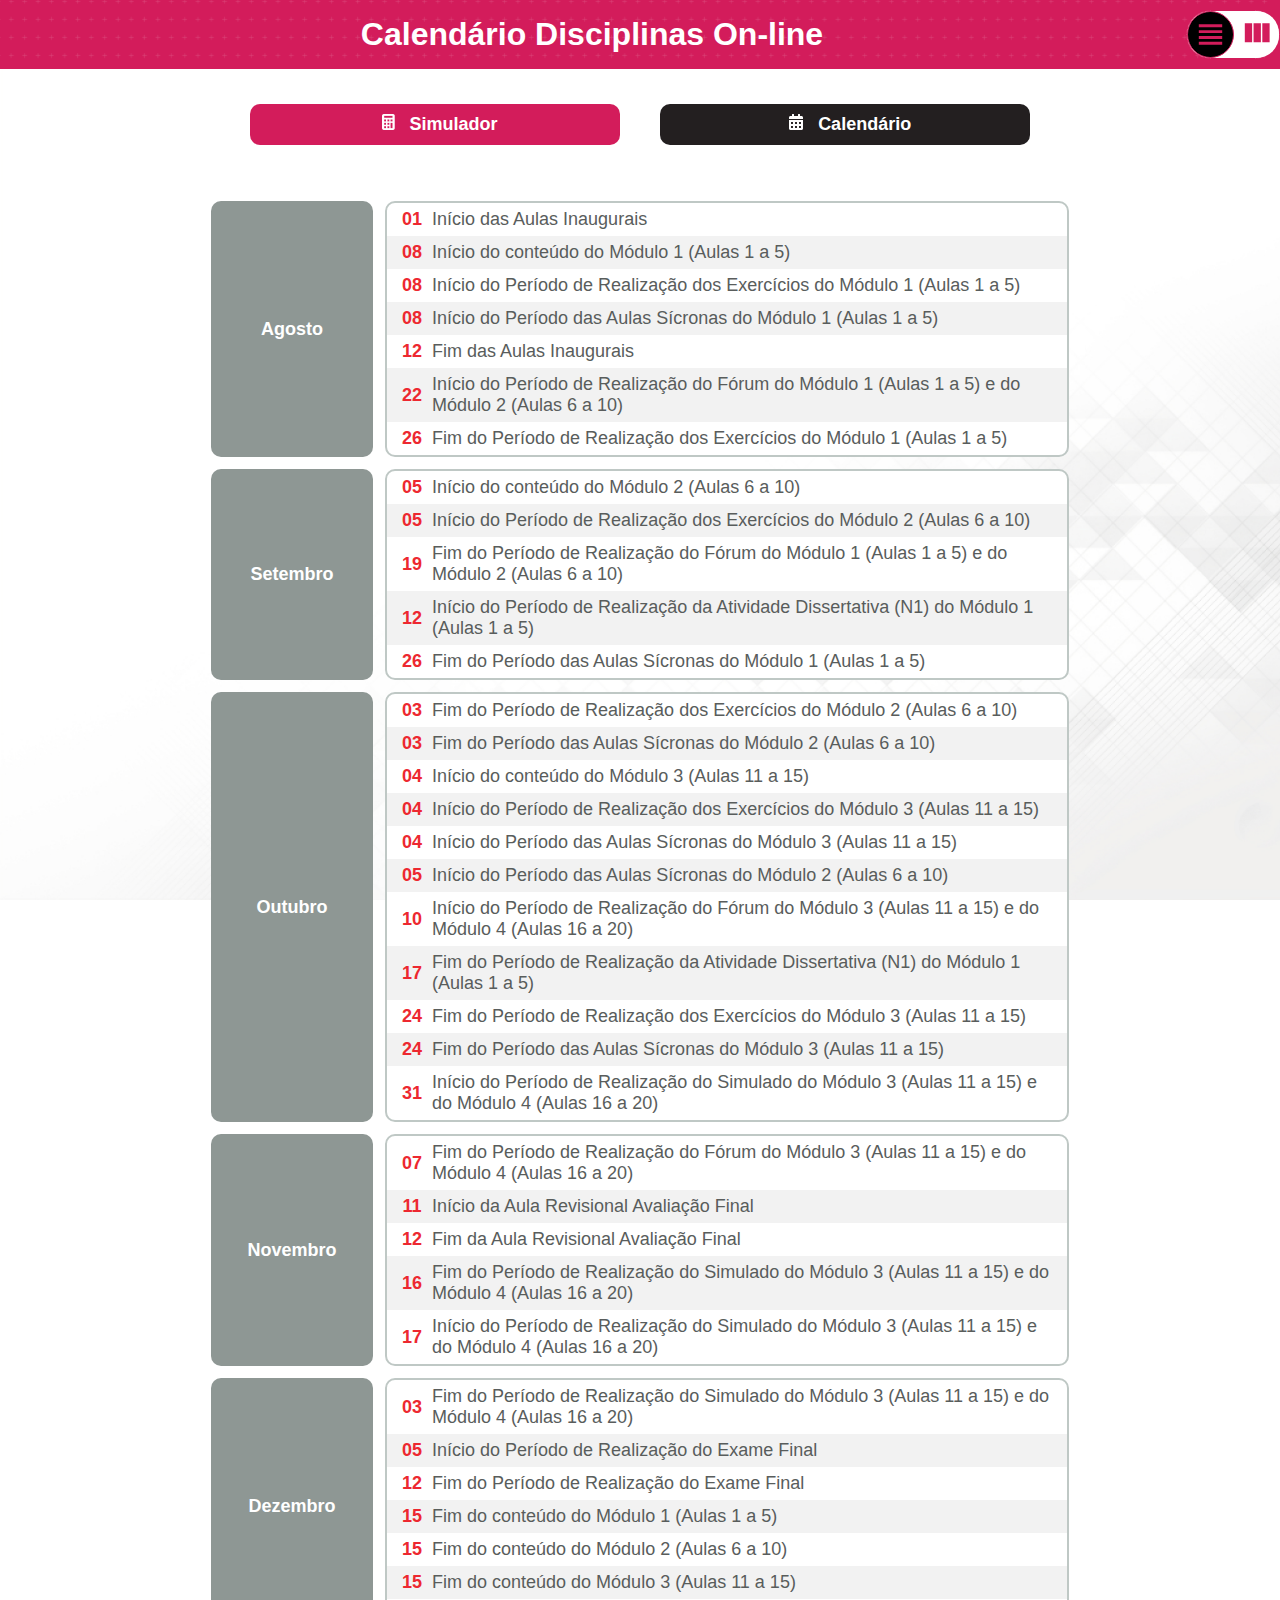
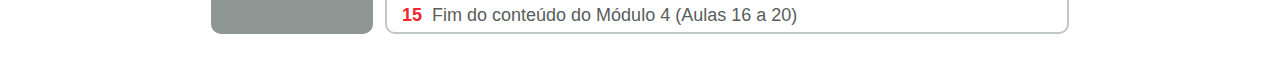
==== calendarioDuplo/index.html @ ddbb1eb9 "Add files via upload" ====
<!DOCTYPE html>
<html lang="pt-br">

<head>
  <meta charset="UTF-8">
  <meta name="viewport" content="width=device-width, initial-scale=1.0">
  <meta http-equiv="X-UA-Compatible" content="ie=edge">
  <link rel="stylesheet" href="style.css">
  <!-- <link rel="icon" href="https://unigranrio.blackboard.com/bbcswebdav/institution/nead_wd/templates/2020/v3.7/favicon.ico"type="image/x-icon"> -->
  <link href="https://fonts.googleapis.com/icon?family=Material+Icons" rel="stylesheet">
  <title>Disciplinas On-line | Calendário</title>
</head>

<body>
  <section class="conteudoTopo">
    <h2 class="nomeTopo">Calendário Disciplinas On-line</h2>
    <div class="alterarCalendario">
      <a class="botaoSelecionado" id="botaoLista"><span class="material-icons" id="botaoAlterarCalendario">view_headline</span></a>
      <a class="botaoSelecionar" id="botaoTabela"><span class="material-icons" id="botaoAlterarCalendario">view_column</span></a>
    </div>
  </section>
  <section class="conteudoMenu">
    <a class="linkMenu" id="linkMenuSimulador" href="Simulador/index.html">
      <img class="imgBotao" id="imgBotaoSimulador" src="img/Icon ionic-md-calculator.png">
      <span class="nomeBotao">Simulador</span>
    </a>
    <a class="linkMenu" id="linkMenuCalendario" href="index.html">
      <img class="imgBotao" id="imgBotaoCalendario" src="img/Icon awesome-calendar-alt.png">
      <span class="nomeBotao">Calendário</span>
    </a>
  </section>
  <section class="calendarioLista" id="calendarioLista">
    <div class="conteudoMes">
      <h3 id="mes">Agosto</h3>
    </div>
    <div class="conteudoEvento">
      <ul>
        <li class="evento">
          <span class="descricaoEvento" id="dia">01</span>
          <span class="descricaoEvento" id="descricao">Início das Aulas Inaugurais</span>
        </li>
        <li class="evento">
          <span class="descricaoEvento" id="dia">08</span>
          <span class="descricaoEvento" id="descricao">Início do conteúdo do Módulo 1 (Aulas 1 a 5)</span>
        </li>
        <li class="evento">
          <span class="descricaoEvento" id="dia">08</span>
          <span class="descricaoEvento" id="descricao">Início do Período de Realização dos Exercícios do Módulo 1 (Aulas 1 a 5)</span>
        </li>
        <li class="evento">
          <span class="descricaoEvento" id="dia">08</span>
          <span class="descricaoEvento" id="descricao">Início do Período das Aulas Sícronas do Módulo 1 (Aulas 1 a 5)</span>
        </li>
        <li class="evento">
          <span class="descricaoEvento" id="dia">12</span>
          <span class="descricaoEvento" id="descricao">Fim das Aulas Inaugurais</span>
        </li>
        <li class="evento">
          <span class="descricaoEvento" id="dia">22</span>
          <span class="descricaoEvento" id="descricao">Início do Período de Realização do Fórum do Módulo 1 (Aulas 1 a 5) e do Módulo 2 (Aulas 6 a 10)</span>
        </li>
        <li class="evento">
          <span class="descricaoEvento" id="dia">26</span>
          <span class="descricaoEvento" id="descricao">Fim do Período de Realização dos Exercícios do Módulo 1 (Aulas 1 a 5)</span>
        </li>
      </ul>
    </div>
    <div class="conteudoMes">
      <h3 id="mes">Setembro</h3>
    </div>
    <div class="conteudoEvento">
      <ul>
        <li class="evento">
          <span class="descricaoEvento" id="dia">05</span>
          <span class="descricaoEvento" id="descricao">Início do conteúdo do Módulo 2 (Aulas 6 a 10)</span>
        </li>
        <li class="evento">
          <span class="descricaoEvento" id="dia">05</span>
          <span class="descricaoEvento" id="descricao">Início do Período de Realização dos Exercícios do Módulo 2 (Aulas 6 a 10)</span>
        </li>
        <li class="evento">
          <span class="descricaoEvento" id="dia">19</span>
          <span class="descricaoEvento" id="descricao">Fim do Período de Realização do Fórum do Módulo 1 (Aulas 1 a 5) e do Módulo 2 (Aulas 6 a 10)</span>
        </li>
        <li class="evento">
          <span class="descricaoEvento" id="dia">12</span>
          <span class="descricaoEvento" id="descricao">Início do Período de Realização da Atividade Dissertativa (N1) do Módulo 1 (Aulas 1 a 5)</span>
        </li>
        <li class="evento">
          <span class="descricaoEvento" id="dia">26</span>
          <span class="descricaoEvento" id="descricao">Fim do Período das Aulas Sícronas do Módulo 1 (Aulas 1 a 5)</span>
        </li>
      </ul>
    </div>
    <div class="conteudoMes">
      <h3 id="mes">Outubro</h3>
    </div>
    <div class="conteudoEvento">
      <ul>
        <li class="evento">
          <span class="descricaoEvento" id="dia">03</span>
          <span class="descricaoEvento" id="descricao">Fim do Período de Realização dos Exercícios do Módulo 2 (Aulas 6 a 10)</span>
        </li>
        <li class="evento">
          <span class="descricaoEvento" id="dia">03</span>
          <span class="descricaoEvento" id="descricao">Fim do Período das Aulas Sícronas do Módulo 2 (Aulas 6 a 10)</span>
        </li>
        <li class="evento">
          <span class="descricaoEvento" id="dia">04</span>
          <span class="descricaoEvento" id="descricao">Início do conteúdo do Módulo 3 (Aulas 11 a 15)</span>
        </li>
        <li class="evento">
          <span class="descricaoEvento" id="dia">04</span>
          <span class="descricaoEvento" id="descricao">Início do Período de Realização dos Exercícios do Módulo 3 (Aulas 11 a 15)</span>
        </li>
        <li class="evento">
          <span class="descricaoEvento" id="dia">04</span>
          <span class="descricaoEvento" id="descricao">Início do Período das Aulas Sícronas do Módulo 3 (Aulas 11 a 15)</span>
        </li>
        <li class="evento">
          <span class="descricaoEvento" id="dia">05</span>
          <span class="descricaoEvento" id="descricao">Início do Período das Aulas Sícronas do Módulo 2 (Aulas 6 a 10)</span>
        </li>
        <li class="evento">
          <span class="descricaoEvento" id="dia">10</span>
          <span class="descricaoEvento" id="descricao">Início do Período de Realização do Fórum do Módulo 3 (Aulas 11 a 15) e do Módulo 4 (Aulas 16 a 20)</span>
        </li>
        <li class="evento">
          <span class="descricaoEvento" id="dia">17</span>
          <span class="descricaoEvento" id="descricao">Fim do Período de Realização da Atividade Dissertativa (N1) do Módulo 1 (Aulas 1 a 5)</span>
        </li>
        <li class="evento">
          <span class="descricaoEvento" id="dia">24</span>
          <span class="descricaoEvento" id="descricao">Fim do Período de Realização dos Exercícios do Módulo 3 (Aulas 11 a 15)</span>
        </li>
        <li class="evento">
          <span class="descricaoEvento" id="dia">24</span>
          <span class="descricaoEvento" id="descricao">Fim do Período das Aulas Sícronas do Módulo 3 (Aulas 11 a 15)</span>
        </li>
        <li class="evento">
          <span class="descricaoEvento" id="dia">31</span>
          <span class="descricaoEvento" id="descricao">Início do Período de Realização do Simulado do Módulo 3 (Aulas 11 a 15) e do Módulo 4 (Aulas 16 a 20)</span>
        </li>
      </ul>
    </div>
    <div class="conteudoMes">
      <h3 id="mes">Novembro</h3>
    </div>
    <div class="conteudoEvento">
      <ul>
        <li class="evento">
          <span class="descricaoEvento" id="dia">07</span>
          <span class="descricaoEvento" id="descricao">Fim do Período de Realização do Fórum do Módulo 3 (Aulas 11 a 15) e do Módulo 4 (Aulas 16 a 20)</span>
        </li>
        <li class="evento">
          <span class="descricaoEvento" id="dia">11</span>
          <span class="descricaoEvento" id="descricao">Início da Aula Revisional Avaliação Final</span>
        </li>
        <li class="evento">
          <span class="descricaoEvento" id="dia">12</span>
          <span class="descricaoEvento" id="descricao">Fim da Aula Revisional Avaliação Final</span>
        </li>
        <li class="evento">
          <span class="descricaoEvento" id="dia">16</span>
          <span class="descricaoEvento" id="descricao">Fim do Período de Realização do Simulado do Módulo 3 (Aulas 11 a 15) e do Módulo 4 (Aulas 16 a 20)</span>
        </li>
        <li class="evento">
          <span class="descricaoEvento" id="dia">17</span>
          <span class="descricaoEvento" id="descricao">Início do Período de Realização do Simulado do Módulo 3 (Aulas 11 a 15) e do Módulo 4 (Aulas 16 a 20)</span>
        </li>
      </ul>
    </div>
    <div class="conteudoMes">
      <h3 id="mes">Dezembro</h3>
    </div>
    <div class="conteudoEvento">
      <ul>
        <li class="evento">
          <span class="descricaoEvento" id="dia">03</span>
          <span class="descricaoEvento" id="descricao">Fim do Período de Realização do Simulado do Módulo 3 (Aulas 11 a 15) e do Módulo 4 (Aulas 16 a 20)</span>
        </li>
        <li class="evento">
          <span class="descricaoEvento" id="dia">05</span>
          <span class="descricaoEvento" id="descricao">Início do Período de Realização do Exame Final</span>
        </li>
        <li class="evento">
          <span class="descricaoEvento" id="dia">12</span>
          <span class="descricaoEvento" id="descricao">Fim do Período de Realização do Exame Final</span>
        </li>
        <li class="evento">
          <span class="descricaoEvento" id="dia">15</span>
          <span class="descricaoEvento" id="descricao">Fim do conteúdo do Módulo 1 (Aulas 1 a 5)</span>
        </li>
        <li class="evento">
          <span class="descricaoEvento" id="dia">15</span>
          <span class="descricaoEvento" id="descricao">Fim do conteúdo do Módulo 2 (Aulas 6 a 10)</span>
        </li>
        <li class="evento">
          <span class="descricaoEvento" id="dia">15</span>
          <span class="descricaoEvento" id="descricao">Fim do conteúdo do Módulo 3 (Aulas 11 a 15)</span>
        </li>
        <li class="evento">
          <span class="descricaoEvento" id="dia">15</span>
          <span class="descricaoEvento" id="descricao">Fim do conteúdo do Módulo 4 (Aulas 16 a 20)</span>
        </li>
      </ul>
    </div>
  </section>


  <section class="calendarioTabela" id="calendarioTabela">
    <div class="divisaoTabelas" id="divisaoTabela1">
      <table class="tabela" id="tabela1">
        <thead class="titulo" id="tituloNome">
          <tr>
            <th class="nomeColuna" style="visibility: hidden;"></th>
            <th class="nomeColuna" colspan="2">Conteúdo (PDF, Vídeos)</th>
            <th class="nomeColuna" colspan="2">Exercícios de Autocorreção</th>
            <th class="nomeColuna" colspan="2">Fóruns</th>
            <th class="nomeColuna" colspan="2">Atividade Dissertativa (N1)</th>
            <th class="nomeColuna" colspan="2">Aulas Sícronas</th>
            <th class="nomeColuna" colspan="2">Simulado</th>
            <th class="nomeColuna" colspan="2">Avalixação Final</th>
          </tr>
        </thead>        
        <thead class="titulo" id="tituloTempo">
          <tr>
            <th class="nomeData" style="visibility: hidden;"></th>
            <th class="nomeData">Início</th>
            <th class="nomeData">Fim</th>
            <th class="nomeData">Início</th>
            <th class="nomeData">Fim</th>
            <th class="nomeData">Início</th>
            <th class="nomeData">Fim</th>
            <th class="nomeData">Início</th>
            <th class="nomeData">Fim</th>
            <th class="nomeData">Início</th>
            <th class="nomeData">Fim</th>
            <th class="nomeData">Início</th>
            <th class="nomeData">Fim</th>
            <th class="nomeData">Início</th>
            <th class="nomeData">Fim</th>
          </tr>
        </thead>
        <tbody>
          <tr class="linhaModulos" id="linhaModulo1">
            <th class="nomeModulo">Modulo 1<br>(Aulas 1 a 5)</th>
            <td class="data" id="cor1">08/08/2022</td>
            <td class="data" id="cor1">15/12/2022</td>
            <td class="data" id="cor2">08/08/2022</td>
            <td class="data" id="cor2">26/09/2022</td>
            <td class="data" rowspan="2" id="cor1">22/08/2022</td>
            <td class="data" rowspan="2" id="cor1">19/09/2022</td>
            <td class="data" rowspan="2" id="cor2">12/09/2022</td>
            <td class="data" rowspan="2" id="cor2">17/10/2022</td>
            <td class="data" id="cor1" id="cor1">08/08/2022</td>
            <td class="data" id="cor1" id="cor1">26/09/2022</td>
            <td class="data" rowspan="2" colspan="2" id="cor2">Não há</td>
            <td class="data" rowspan="2" colspan="2" id="cor1">Não há</td>
          </tr>

          <tr class="linhaModulos" id="linhaModulo2">
            <th class="nomeModulo">Modulo 2<br>(Aulas 6 a 10)</th>
            <td class="data" id="cor1">05/09/2022</td>
            <td class="data" id="cor1">15/12/2022</td>
            <td class="data" id="cor2">05/09/2022</td>
            <td class="data" id="cor2">03/10/2022</td>
            <td class="data" id="cor1">05/09/2022</td>
            <td class="data" id="cor1">03/10/2022</td>
          </tr>
        </tbody>
      </table>
    </div>
  </section>

  <script src="//code.jquery.com/jquery-3.2.1.min.js"></script>
  <script src="script.js"></script>
</body>

</html>
---- calendarioDuplo/style.css ----
*{
  box-sizing: border-box;
  margin: 0;
}

body{
	background:url(img/Background.png) repeat-x fixed;
  background-repeat: no-repeat;
  background-size: cover;
  overflow-x: hidden;
  font-family: -apple-system, BlinkMacSystemFont, 'Segoe UI', Roboto, Oxygen, Ubuntu, Cantarell, 'Open Sans', 'Helvetica Neue', sans-serif;
  word-wrap: break-word;
}

ul{
  padding: 0;
}


/*nome no topo*/
.conteudoTopo{
  width: 100%;
  margin: 0 auto;
  padding: 10px 0px;
  padding-left: 5px;
  padding-right: 1px;
	background:url(img/BackgroundTopo.png);
  background-size: cover;
  background-position: center;
  display: grid;
  grid-template-columns: auto 100px;
}
.nomeTopo{
  font-size: 32px;
  text-align: center;
  padding: 6px 0 6px 0;
  font-weight: bolder;
  color: #ffffff;
}
.alterarCalendario{
  position: fixed;
  right: 0;
  background-color: #ffffff;
  border: #D31C5B 1px solid;
  display: flex;
  border-radius: 50px;
}
#botaoAlterarCalendario{
  color: #D31C5B;
  font-size: 35px;
  padding: 5px;
}
.botaoSelecionado{
  border-radius: 50px;
  background-color: #000000;
  border: 1px solid #D31C5B; 
  cursor: none; 
}
.botaoSelecionar{
  background-color: #ffffff;
  border: none; 
  border-radius: 50px;

}

a{
  cursor: pointer;
}


/*botão*/
.conteudoMenu{
  width: 98%;
  margin: 20px auto;
  padding: 15px 10px;
  display: flex;
  justify-content: center;
  border-radius: 10px;
}
#linkMenuSimulador{
  background: #D31C5B;
}
#linkMenuCalendario{
  background: #231F20;
}
.linkMenu{
  margin: auto 20px;
  align-items: center;
  justify-content: center;
  text-align: center;
  border-radius: 10px;
  text-decoration: none;
  color:#ffffff;
  padding: 10px;
  font-size: 18px;
  width: 30%;
}
.nomeBotao{
  font-weight: bolder;
}
.imgBotao{
  height: 16px;
  padding: 0px 10px;
}


/*conteudo*/
.calendarioLista{
  max-width: 950px;
  margin: 2.5px auto;
  padding: 15px 40px;
  display: grid;
  grid-template-columns: 20% 80%;
  border-radius: 8px;
}

.conteudoMes{
  margin: 6px;
  display: flex;
  justify-content: center;
  box-shadow: 0px 0px 1px rgba(0, 0, 0, 0);
}
#mes{
  text-align: center;
  border-radius: 10px;
  background-color: #8E9794;
  color: #ffffff;
  width: 100%;
  display: flex;
  align-items: center;
  justify-content: center;
  font-weight: bolder;
  font-size: 18px;
}

.conteudoEvento{
  margin: 6px;
  border: #BFC8C5 solid 2px;
  border-radius: 10px;
  background-color: #ffffff;
}
.evento{
  display: grid;
  grid-template-columns: 40px auto;
  list-style: none;
  text-align: center;
  padding: 6px 5px;
}
.evento:nth-child(even){
  background-color: #f2f2f2;
}
.evento:last-child{
  border-radius: 0px 0px 10px 10px;
}
.descricaoEvento{
  font-size: 18px;
}
#dia{
  color: #ED2830;
  font-weight: bolder;
  text-align: center;
  margin-top: auto;
  margin-bottom: auto;
}
#descricao{
  color: #595D5C;
  text-align: left;
}
#hora{
  color: #004F9F;
  font-weight: bolder;
  text-align: center;
  margin-top: auto;
  margin-bottom: auto;
}



.calendarioTabela{
  display: none;
}
.divisaoTabelas{
  margin: auto;
}

#tituloNome{
  background: #D31C5B;
}
.nomeColuna{
  padding: 10px;
}
#tituloTempo{
  background-color: #595D5C;
}
.nomeData{
  width: 105px;
  padding: 10px;
}

.nomeModulo{
  width: 150px;
  background-color: #595D5C;
  padding: 10px;
}
.data{
  color: #000000;
  font-weight: bold;
  text-align: center;
}
#cor1{
  background-color: #8E9794;
  padding: 10px;
}
#cor2{
  background-color: #dedede;
  padding: 10px;
}



.calendarioListaOcultar{
  display: none;
}
.calendarioTabelaMostrar{
  color: #ffffff;
  display: flex;
}


/* ----- Responsive CSS ----- */

@media only screen and (max-width: 1407px){
  #divisaoTabela1{
    width: 100%;
  }
  #tabela1{
    display: block;
    overflow-y: scroll;
    width: 98%;
    margin: auto;
  }
}
@media only screen and (max-width: 740px){
  .calendario{
    grid-template-columns: 100%;
    width: 100%;
    padding: 3px; 
  }
  .evento{
    display: grid;
    grid-template-columns: 30px 1fr 100px;
  }
}

@media only screen and (max-width: 500px){
  .evento{
    grid-template-columns: 40px 1fr 55px;
  }
}

@media only screen and (max-width: 360px){
  #dia{
    margin-right: 3px;
    margin-left: 3px;
  }
  #descricao{
    margin-left: 5px;
  }
}
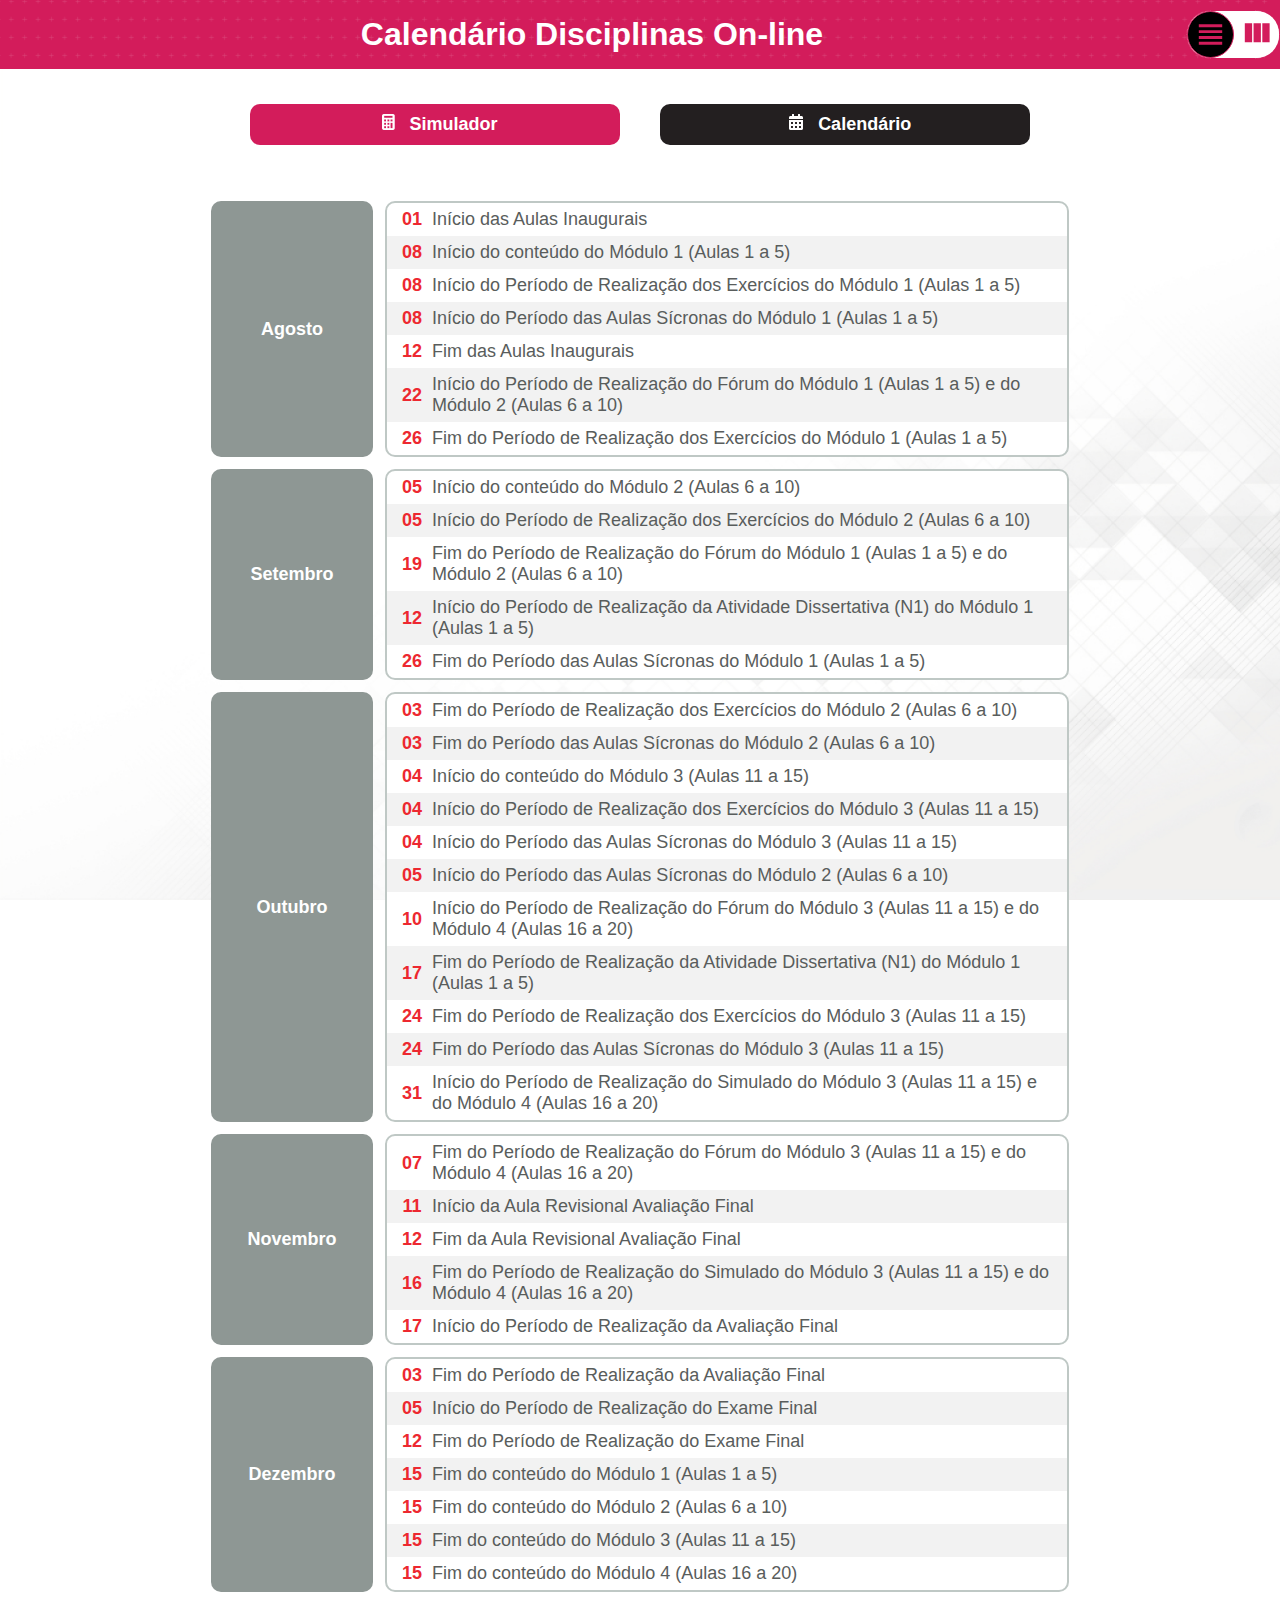
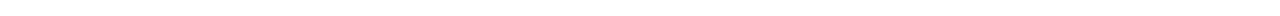
==== commit 769c1392: "Add files via upload" ====
--- a/calendarioDuplo/index.html
+++ b/calendarioDuplo/index.html
@@ -166,7 +166,7 @@
         </li>
         <li class="evento">
           <span class="descricaoEvento" id="dia">17</span>
-          <span class="descricaoEvento" id="descricao">Início do Período de Realização do Simulado do Módulo 3 (Aulas 11 a 15) e do Módulo 4 (Aulas 16 a 20)</span>
+          <span class="descricaoEvento" id="descricao">Início do Período de Realização da Avaliação Final</span>
         </li>
       </ul>
     </div>
@@ -177,7 +177,7 @@
       <ul>
         <li class="evento">
           <span class="descricaoEvento" id="dia">03</span>
-          <span class="descricaoEvento" id="descricao">Fim do Período de Realização do Simulado do Módulo 3 (Aulas 11 a 15) e do Módulo 4 (Aulas 16 a 20)</span>
+          <span class="descricaoEvento" id="descricao">Fim do Período de Realização da Avaliação Final</span>
         </li>
         <li class="evento">
           <span class="descricaoEvento" id="dia">05</span>
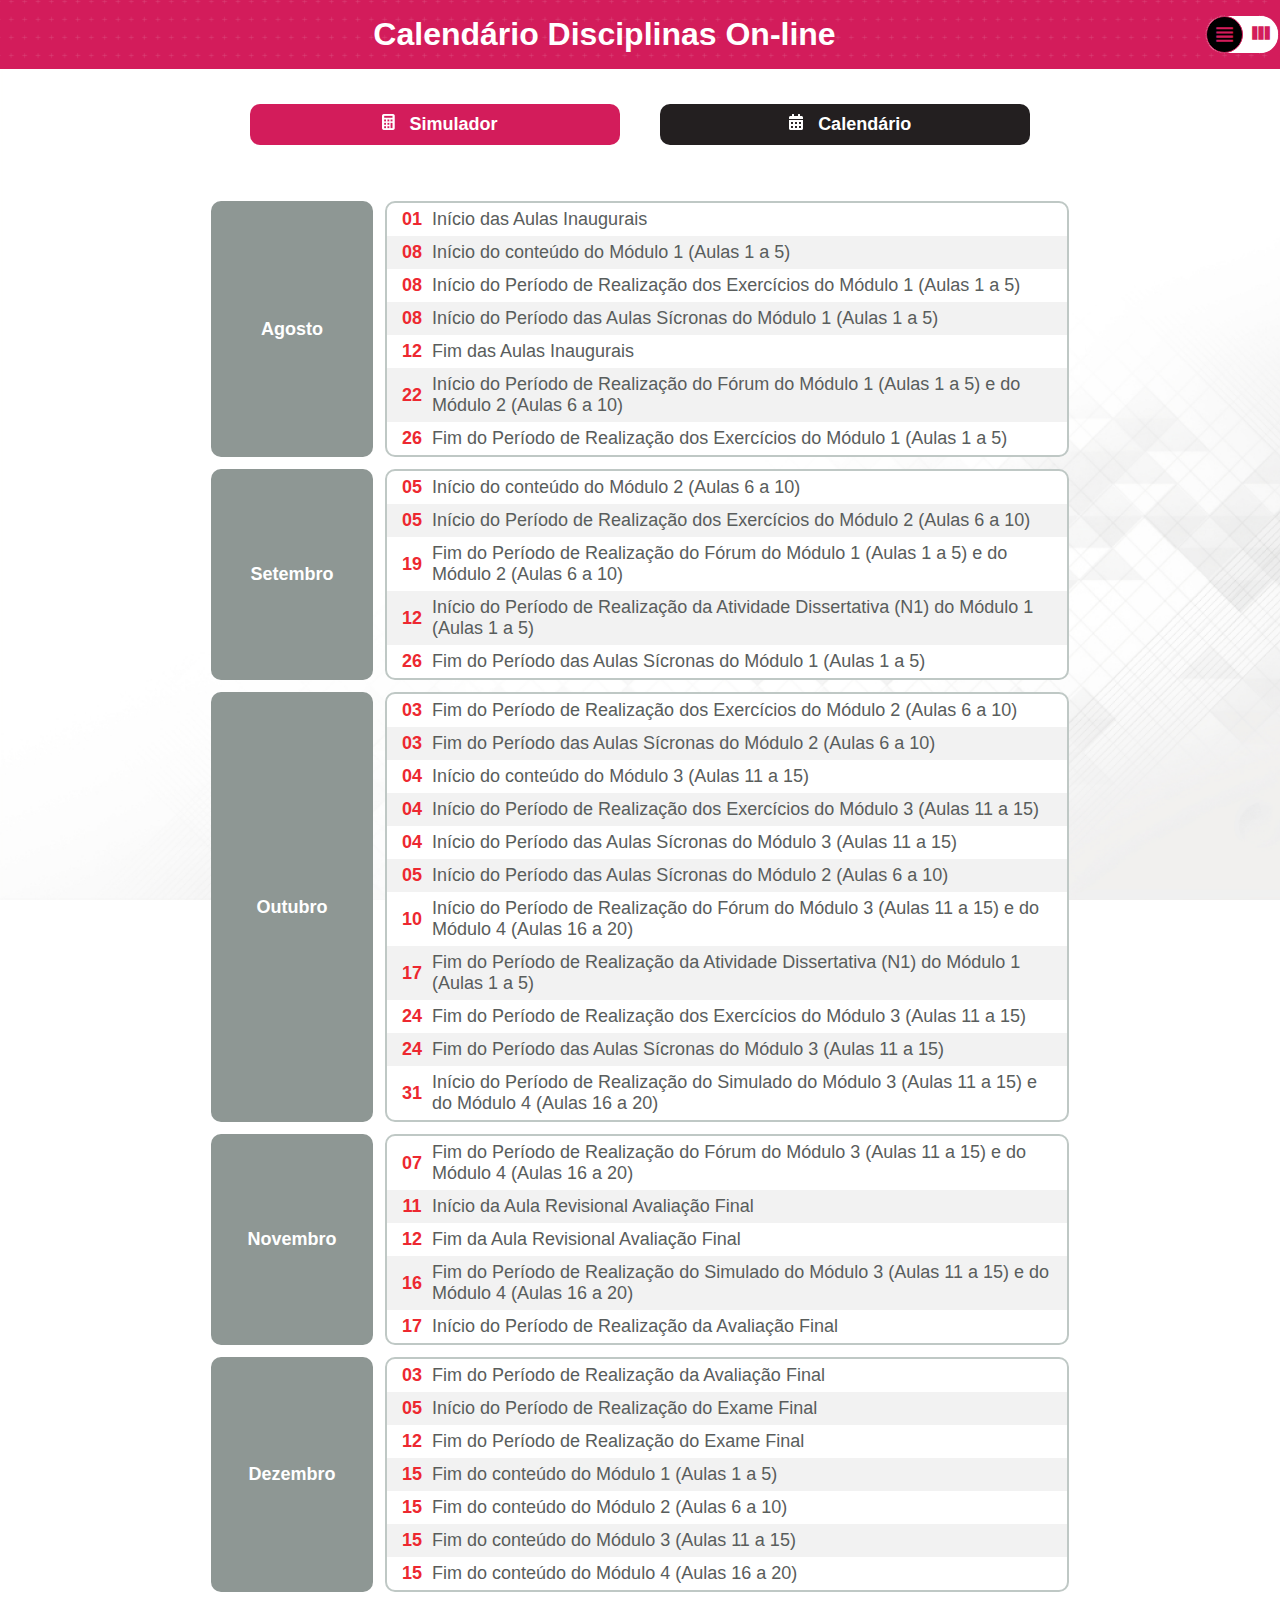
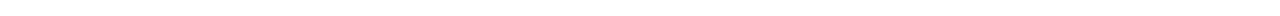
==== commit 9ec5374d: "Add files via upload" ====
--- a/calendarioDuplo/index.html
+++ b/calendarioDuplo/index.html
@@ -244,7 +244,7 @@
         </thead>
         <tbody>
           <tr class="linhaModulos" id="linhaModulo1">
-            <th class="nomeModulo">Modulo 1<br>(Aulas 1 a 5)</th>
+            <th class="nomeModulo">Módulo 1<hr>(Aulas 1 a 5)</th>
             <td class="data" id="cor1">08/08/2022</td>
             <td class="data" id="cor1">15/12/2022</td>
             <td class="data" id="cor2">08/08/2022</td>
@@ -253,14 +253,14 @@
             <td class="data" rowspan="2" id="cor1">19/09/2022</td>
             <td class="data" rowspan="2" id="cor2">12/09/2022</td>
             <td class="data" rowspan="2" id="cor2">17/10/2022</td>
-            <td class="data" id="cor1" id="cor1">08/08/2022</td>
-            <td class="data" id="cor1" id="cor1">26/09/2022</td>
-            <td class="data" rowspan="2" colspan="2" id="cor2">Não há</td>
-            <td class="data" rowspan="2" colspan="2" id="cor1">Não há</td>
+            <td class="data" id="cor1">08/08/2022</td>
+            <td class="data" id="cor1">26/09/2022</td>
+            <td class="semData" rowspan="2" colspan="2" id="cor2">Não há</td>
+            <td class="semData" rowspan="2" colspan="2" id="cor1">Não há</td>
           </tr>
 
           <tr class="linhaModulos" id="linhaModulo2">
-            <th class="nomeModulo">Modulo 2<br>(Aulas 6 a 10)</th>
+            <th class="nomeModulo">Módulo 2<hr>(Aulas 6 a 10)</th>
             <td class="data" id="cor1">05/09/2022</td>
             <td class="data" id="cor1">15/12/2022</td>
             <td class="data" id="cor2">05/09/2022</td>
@@ -268,6 +268,33 @@
             <td class="data" id="cor1">05/09/2022</td>
             <td class="data" id="cor1">03/10/2022</td>
           </tr>
+
+          <tr class="linhaModulos" id="linhaModulo3">
+            <th class="nomeModulo">Módulo 3<hr>(Aulas 11 a 15)</th>
+            <td class="data" id="cor1">04/10/2022</td>
+            <td class="data" id="cor1">15/12/2022</td>
+            <td class="data" id="cor2">04/10/2022</td>
+            <td class="data" id="cor2">24/10/2022</td>
+            <td class="data" rowspan="2" id="cor1">10/10/2022</td>
+            <td class="data" rowspan="2" id="cor1">07/10/2022</td>
+            <td class="semData" rowspan="2" colspan="2" id="cor2">Não há</td>
+            <td class="data" id="cor1">04/10/2022</td>
+            <td class="data" id="cor1">24/102022</td>
+            <td class="data" rowspan="2" id="cor2">31/10/2022</td>
+            <td class="data" rowspan="2" id="cor2">16/11/2022</td>
+            <td class="data" rowspan="2" id="cor1">17/112022</td>
+            <td class="data" rowspan="2" id="cor1">03/12/2022</td>
+          </tr>
+
+          <tr class="linhaModulos" id="linhaModulo4">
+            <th class="nomeModulo">Módulo 4<hr>(Aulas 16 a 20)</th>
+            <td class="data" id="cor1">25/10/2022</td>
+            <td class="data" id="cor1">15/12/2022</td>
+            <td class="data" id="cor2">25/10/2022</td>
+            <td class="data" id="cor2">16/11/2022</td>
+            <td class="data" id="cor1">25/10/2022</td>
+            <td class="data" id="cor1">16/11/2022</td>
+          </tr>
         </tbody>
       </table>
     </div>
--- a/calendarioDuplo/style.css
+++ b/calendarioDuplo/style.css
@@ -28,7 +28,7 @@
   background-size: cover;
   background-position: center;
   display: grid;
-  grid-template-columns: auto 100px;
+  grid-template-columns: auto 75px;
 }
 .nomeTopo{
   font-size: 32px;
@@ -38,16 +38,16 @@
   color: #ffffff;
 }
 .alterarCalendario{
-  position: fixed;
   right: 0;
   background-color: #ffffff;
   border: #D31C5B 1px solid;
   display: flex;
   border-radius: 50px;
+  margin: auto;
 }
 #botaoAlterarCalendario{
   color: #D31C5B;
-  font-size: 35px;
+  font-size: 25px;
   padding: 5px;
 }
 .botaoSelecionado{
@@ -235,13 +235,13 @@
   }
   #tabela1{
     display: block;
-    overflow-y: scroll;
+    overflow: auto;
     width: 98%;
     margin: auto;
   }
 }
 @media only screen and (max-width: 740px){
-  .calendario{
+  .calendarioLista{
     grid-template-columns: 100%;
     width: 100%;
     padding: 3px; 
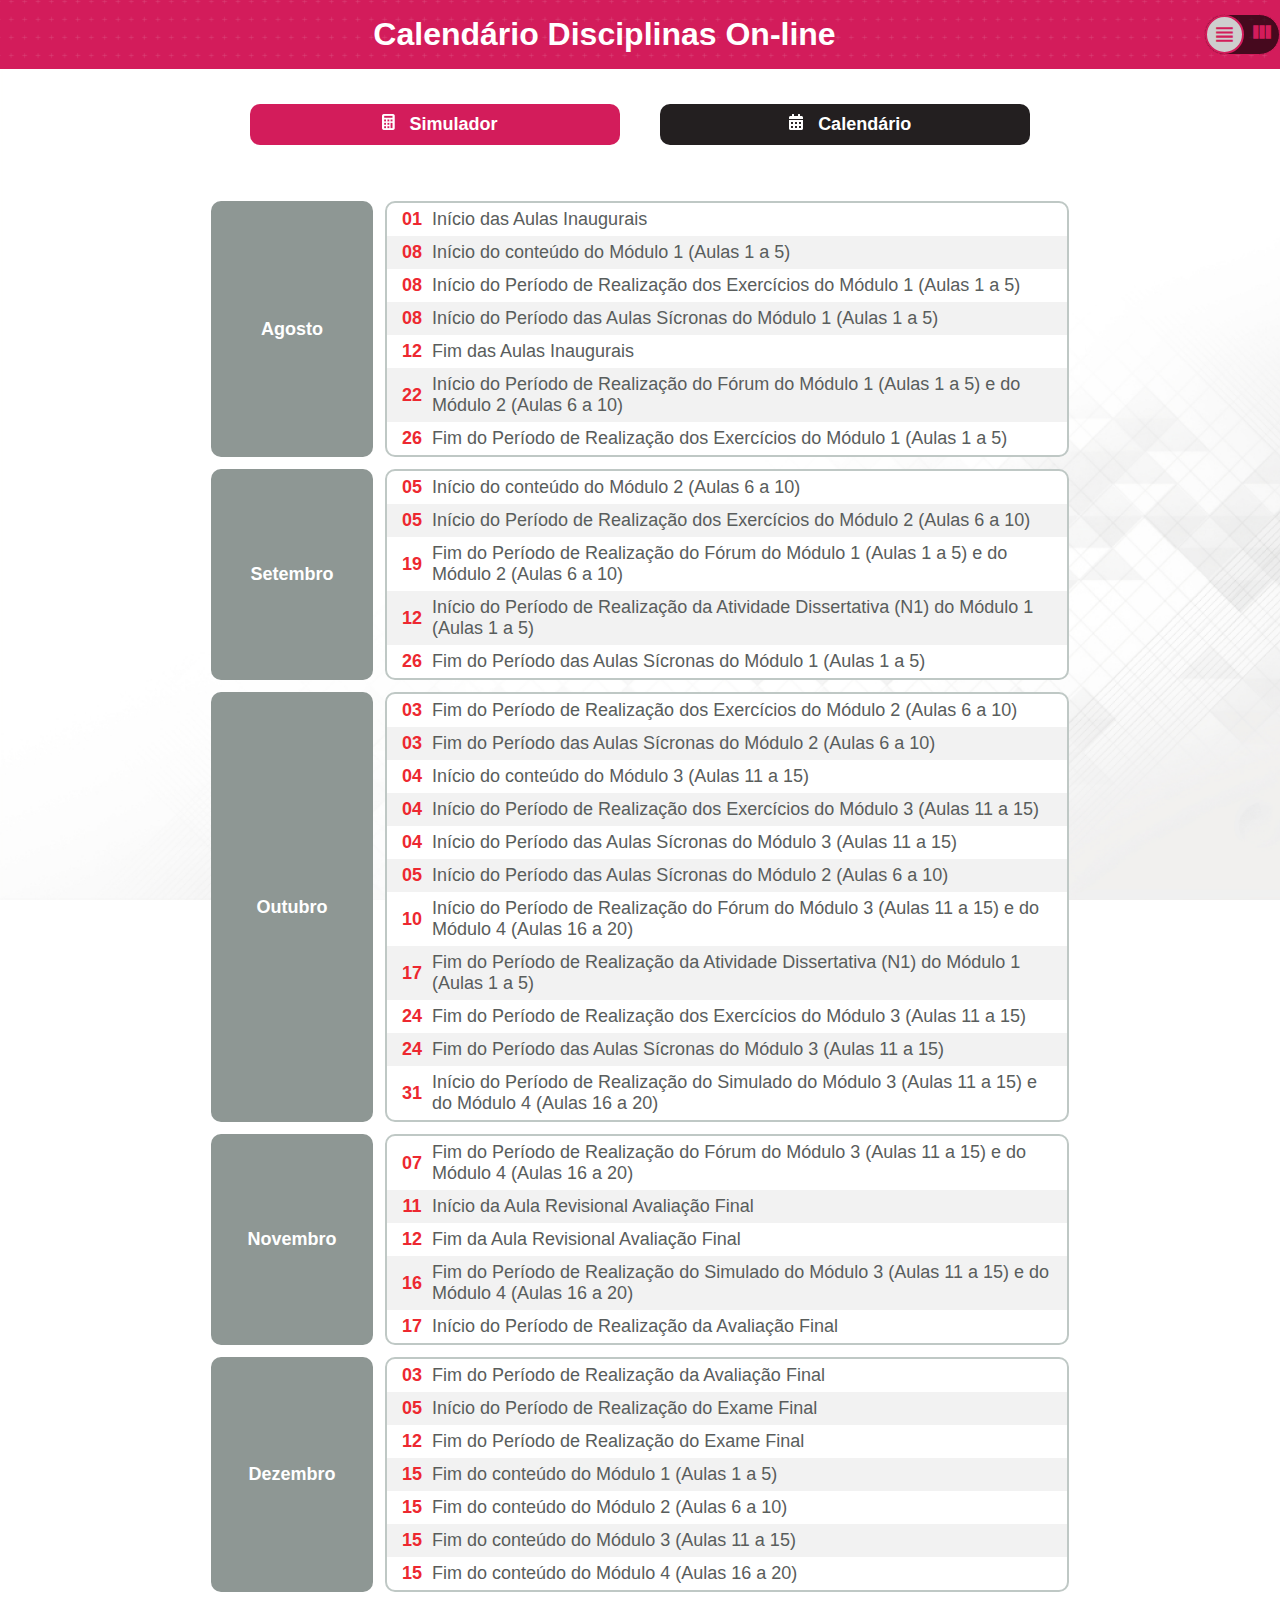
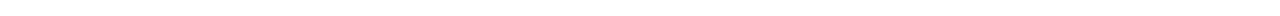
==== commit 62cacef4: "Add files via upload" ====
--- a/calendarioDuplo/index.html
+++ b/calendarioDuplo/index.html
@@ -220,7 +220,7 @@
             <th class="nomeColuna" colspan="2">Atividade Dissertativa (N1)</th>
             <th class="nomeColuna" colspan="2">Aulas Sícronas</th>
             <th class="nomeColuna" colspan="2">Simulado</th>
-            <th class="nomeColuna" colspan="2">Avalixação Final</th>
+            <th class="nomeColuna" colspan="2">Avaliação Final</th>
           </tr>
         </thead>        
         <thead class="titulo" id="tituloTempo">
@@ -298,6 +298,9 @@
         </tbody>
       </table>
     </div>
+    <div class="divisaoTabelas" id="divisaoTabela2">
+    </div>
+
   </section>
 
   <script src="//code.jquery.com/jquery-3.2.1.min.js"></script>
--- a/calendarioDuplo/style.css
+++ b/calendarioDuplo/style.css
@@ -39,7 +39,7 @@
 }
 .alterarCalendario{
   right: 0;
-  background-color: #ffffff;
+  background-color: #000000ab;
   border: #D31C5B 1px solid;
   display: flex;
   border-radius: 50px;
@@ -52,12 +52,12 @@
 }
 .botaoSelecionado{
   border-radius: 50px;
-  background-color: #000000;
-  border: 1px solid #D31C5B; 
+  /* background-color: #595D5C; */
+  background-color: #cecece;
+  border: 2px solid #D31C5B; 
   cursor: none; 
 }
 .botaoSelecionar{
-  background-color: #ffffff;
   border: none; 
   border-radius: 50px;
 
@@ -182,6 +182,9 @@
 .divisaoTabelas{
   margin: auto;
 }
+.tabela{
+  font-size: 10px;
+}
 
 #tituloNome{
   background: #D31C5B;
@@ -193,8 +196,8 @@
   background-color: #595D5C;
 }
 .nomeData{
-  width: 105px;
-  padding: 10px;
+  width: 100px;
+  padding: 3px;
 }
 
 .nomeModulo{
@@ -202,17 +205,22 @@
   background-color: #595D5C;
   padding: 10px;
 }
+.data, .semData{
+  font-weight: bold;
+  text-align: center;
+}
 .data{
   color: #000000;
-  font-weight: bold;
-  text-align: center;
+}
+.semData{
+  color: #ED2830;
 }
 #cor1{
-  background-color: #8E9794;
+  background-color: #cecece;
   padding: 10px;
 }
 #cor2{
-  background-color: #dedede;
+  background-color: #f1f1f1;
   padding: 10px;
 }
 
@@ -224,6 +232,11 @@
 .calendarioTabelaMostrar{
   color: #ffffff;
   display: flex;
+}
+hr{
+  border-color: #ffffff;
+  margin-bottom: 15px;
+  margin-top: 3px;
 }
 
 
